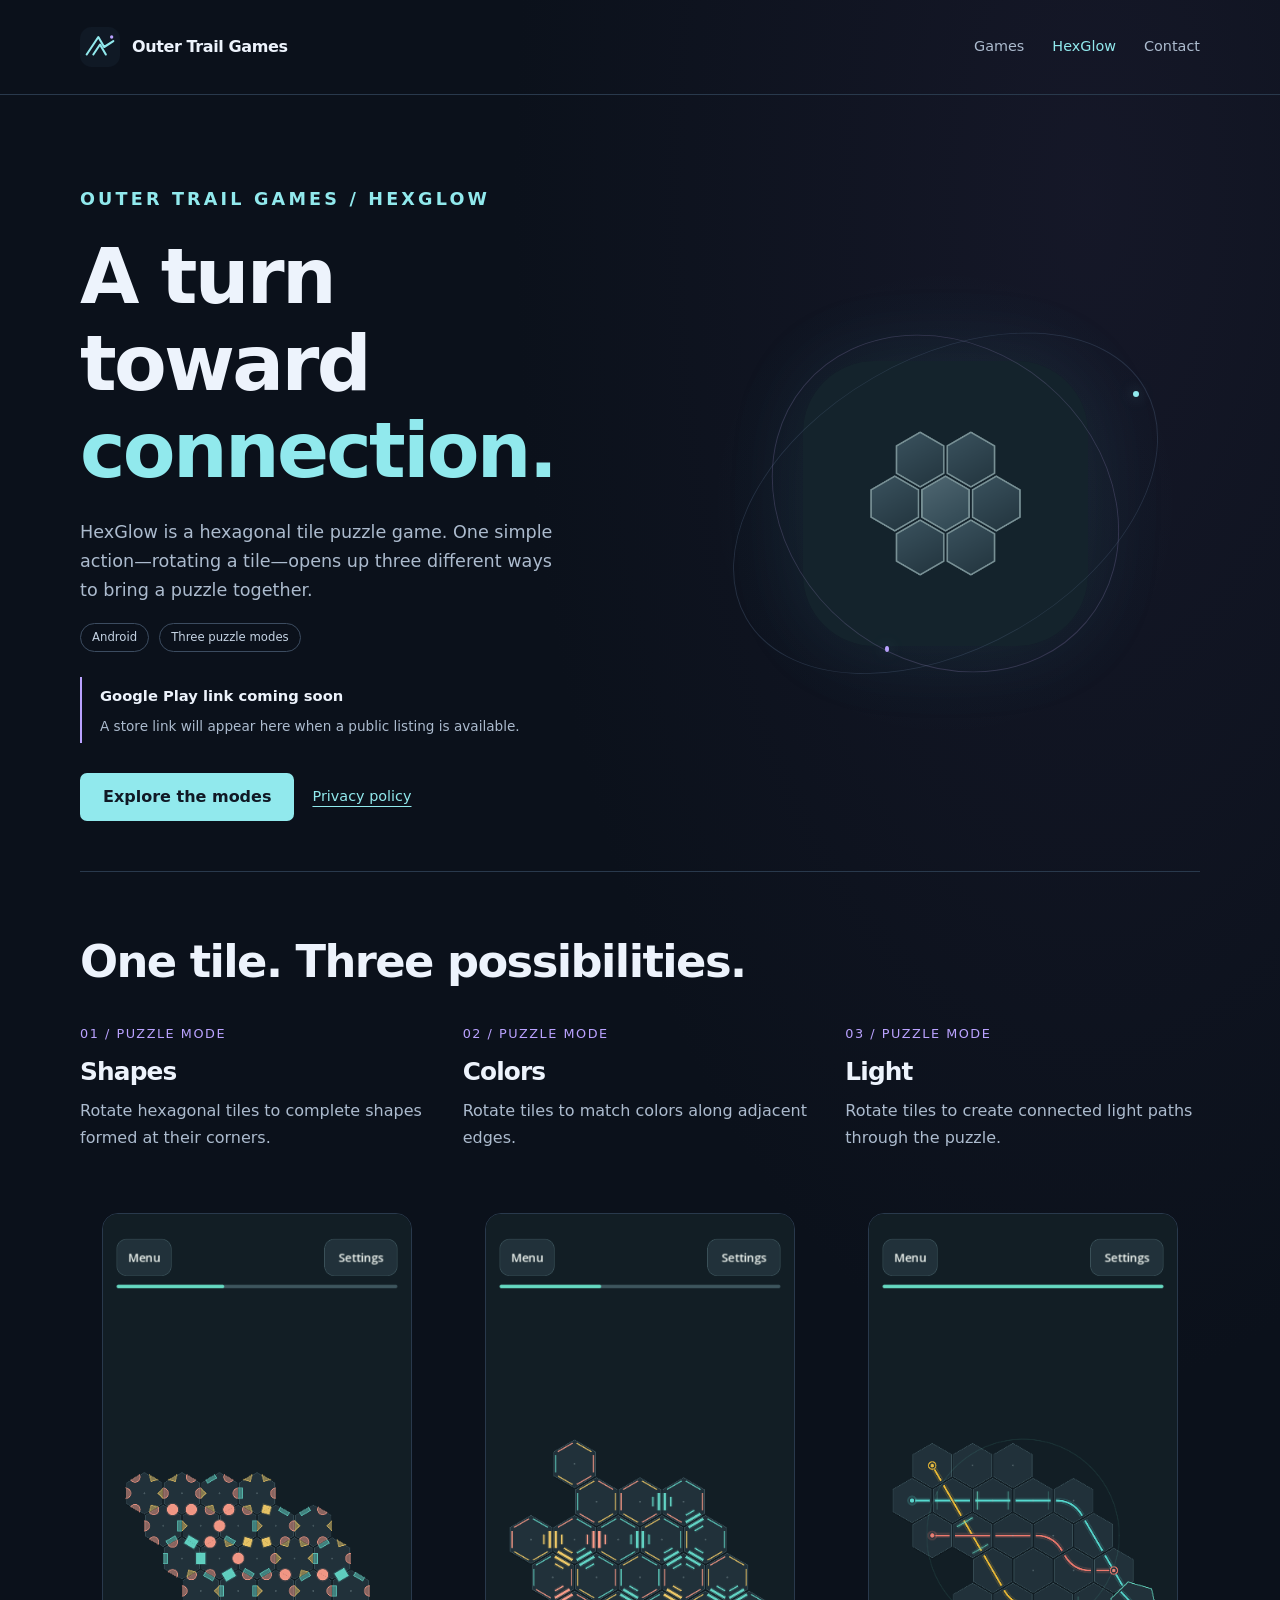
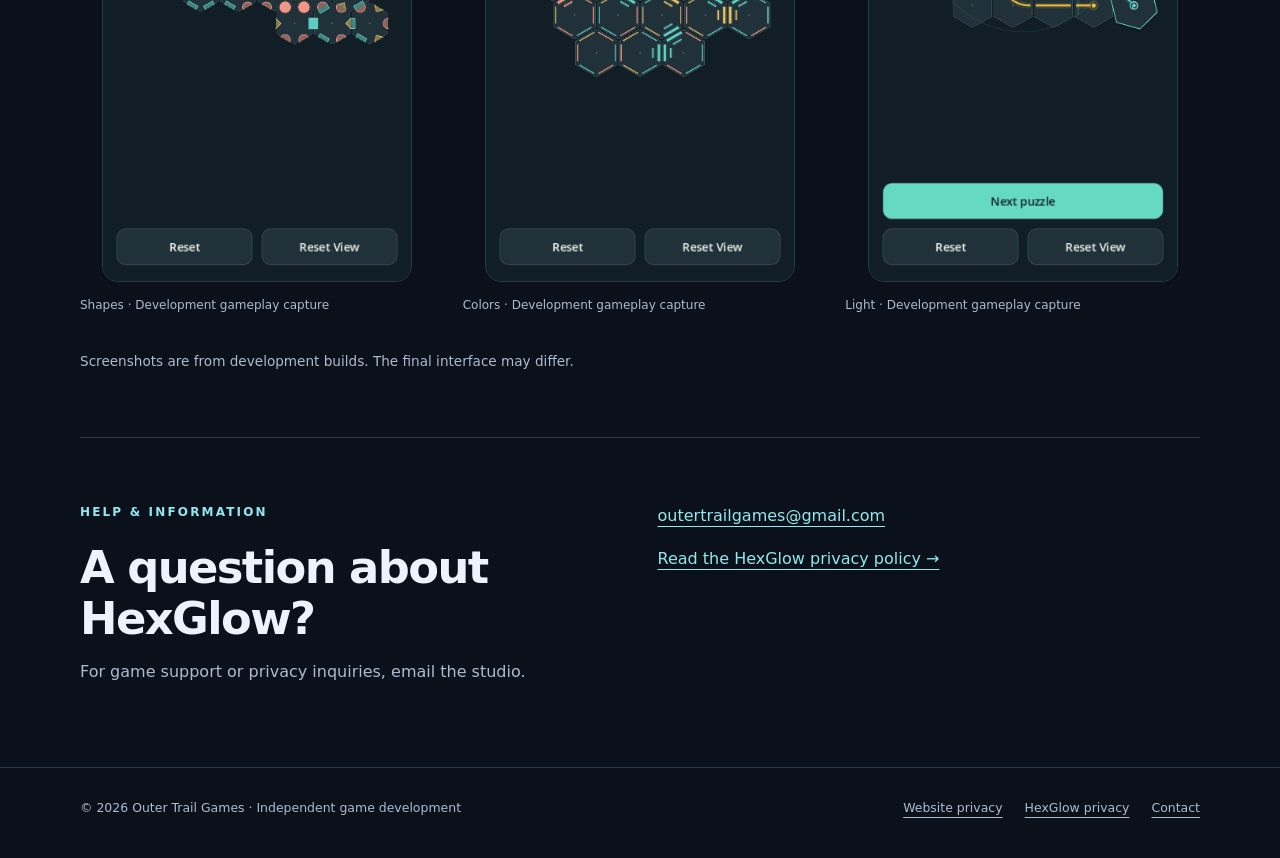
==== hexglow/index.html @ 58f0a723 "Initial upload for page setup" ====
<!doctype html>
<html lang="en">
<head>
<meta charset="utf-8">
<meta name="viewport" content="width=device-width, initial-scale=1">
<title>HexGlow — Outer Trail Games</title>
<meta name="description" content="Explore HexGlow: rotate hexagonal tiles to complete corner shapes, match edge colors, and connect light paths.">
<meta name="robots" content="index, follow">
<meta name="theme-color" content="#0b111b">
<link rel="canonical" href="https://outertrailgames.github.io/hexglow/">
<meta property="og:type" content="website">
<meta property="og:title" content="HexGlow — Outer Trail Games">
<meta property="og:description" content="Explore HexGlow: rotate hexagonal tiles to complete corner shapes, match edge colors, and connect light paths.">
<meta property="og:url" content="https://outertrailgames.github.io/hexglow/">
<meta property="og:site_name" content="Outer Trail Games">
<link rel="icon" href="/assets/mark.svg" type="image/svg+xml">
<link rel="stylesheet" href="/assets/style.css">
</head>
<body><a class="skip" href="#main">Skip to content</a>
<header class="site-header">
<div class="wrap header-inner"><a class="brand" href="/"><img src="/assets/mark.svg" alt="" width="40" height="40">Outer Trail Games</a>
<nav aria-label="Main navigation"><a href="/#games">Games</a><a href="/hexglow/" aria-current="page">HexGlow</a><a href="/#contact">Contact</a>
</nav>
</div>
</header>
<main id="main">
<div class="wrap">
<section class="hero game-hero">
<div>
<p class="eyebrow">Outer Trail Games / HexGlow</p>
<h1>A turn toward<br><span class="accent">connection.</span>
</h1>
<p>HexGlow is a hexagonal tile puzzle game. One simple action—rotating a tile—opens up three different ways to bring a puzzle together.</p>
<div class="tags"><span class="tag">Android</span><span class="tag">Three puzzle modes</span>
</div>
<div class="availability" id="availability"><strong>Google Play link coming soon</strong>
<p>A store link will appear here when a public listing is available.</p>
</div>
<div class="actions"><a href="#modes" class="button">Explore the modes</a><a class="quiet-link" href="/hexglow/privacy.html">Privacy policy</a>
</div>
</div>
<div class="orbit" aria-hidden="true"><img src="/assets/images/hexglow-icon.png" alt="" width="512" height="512"><span class="star"></span><span class="star two"></span>
</div>
</section>
<section id="modes" class="section">
<div class="section-heading">
<h2>One tile. Three possibilities.</h2>
</div>
<div class="modes">
<article class="mode">
<div><span class="mode-number">01 / PUZZLE MODE</span>
<h3>Shapes</h3>
<p>Rotate hexagonal tiles to complete shapes formed at their corners.</p>
</div>
<figure><img src="/assets/images/shapes.png" alt="Shape fragments meet at the corners of hexagonal tiles." width="390" height="844" loading="lazy">
<figcaption>Shapes · Development gameplay capture</figcaption>
</figure>
</article>
<article class="mode">
<div><span class="mode-number">02 / PUZZLE MODE</span>
<h3>Colors</h3>
<p>Rotate tiles to match colors along adjacent edges.</p>
</div>
<figure><img src="/assets/images/colors.png" alt="Colored lines on the adjacent edges of a hexagonal puzzle." width="390" height="844" loading="lazy">
<figcaption>Colors · Development gameplay capture</figcaption>
</figure>
</article>
<article class="mode">
<div><span class="mode-number">03 / PUZZLE MODE</span>
<h3>Light</h3>
<p>Rotate tiles to create connected light paths through the puzzle.</p>
</div>
<figure><img src="/assets/images/light.png" alt="Connected cyan, yellow, and coral light paths cross a hexagonal puzzle." width="390" height="844" loading="lazy">
<figcaption>Light · Development gameplay capture</figcaption>
</figure>
</article>
</div>
<p class="future">Screenshots are from development builds. The final interface may differ.</p>
</section>
<section class="section contact">
<div>
<p class="eyebrow">Help &amp; information</p>
<h2>A question about HexGlow?</h2>
<p>For game support or privacy inquiries, email the studio.</p>
</div>
<div>
<p><a href="mailto:outertrailgames@gmail.com">outertrailgames@gmail.com</a>
</p><a href="/hexglow/privacy.html">Read the HexGlow privacy policy &#8594;</a>
</div>
</section>
</div>
</main>
<footer>
<div class="wrap footer-inner"><span>&copy; 2026 Outer Trail Games · Independent game development</span>
<div class="footer-links"><a href="/privacy.html">Website privacy</a><a href="/hexglow/privacy.html">HexGlow privacy</a><a href="mailto:outertrailgames@gmail.com">Contact</a>
</div>
</div>
</footer>
</body>
</html>
---- assets/style.css ----
/* Shared, buildless styles. No remote fonts or assets. */
:root{color-scheme:dark;--bg:#0b111b;--panel:#121d2b;--ink:#edf3fc;--muted:#acbbce;--cyan:#91e9ed;--line:#29394c;--purple:#baa2ff}
*{box-sizing:border-box}
html{scroll-behavior:auto}
body{margin:0;background:radial-gradient(ellipse at 85% 8%,#24213b66,transparent 36rem),var(--bg);color:var(--ink);font-family:system-ui,-apple-system,BlinkMacSystemFont,"Segoe UI",sans-serif;line-height:1.65}
a{color:var(--cyan);text-underline-offset:5px}
a:hover{color:#fff}
a:focus-visible{outline:3px solid var(--purple);outline-offset:6px;border-radius:3px}
img{max-width:100%;height:auto;display:block}
h1,h2,h3,p{margin-top:0}
h1,h2,h3{line-height:1.13;letter-spacing:-.035em}
h1{font-size:clamp(2.8rem,6vw,5.6rem);font-weight:650;margin-bottom:1.5rem}
h2{font-size:clamp(1.9rem,3.5vw,3rem)}
h3{font-size:1.55rem}
p{color:var(--muted)}
.wrap{width:min(1120px,calc(100% - 48px));margin:auto}
.skip{position:absolute;left:20px;top:-100px;background:var(--ink);color:var(--bg);padding:12px;z-index:5}
.skip:focus{top:12px}
.site-header{border-bottom:1px solid var(--line)}
.header-inner{min-height:94px;display:flex;align-items:center;justify-content:space-between;gap:24px}
.brand{display:flex;align-items:center;gap:12px;text-decoration:none;color:var(--ink);font-weight:650;letter-spacing:-.025em}
.brand img{width:40px;height:40px}
nav{display:flex;gap:28px;flex-wrap:wrap}
nav a{color:var(--muted);font-size:.9rem;text-decoration:none;padding:10px 0}
nav a[aria-current=page]{color:var(--cyan)}
.eyebrow{font-size:.75rem;font-weight:650;letter-spacing:.18em;text-transform:uppercase;color:var(--cyan);margin-bottom:20px}
.hero{display:grid;grid-template-columns:1.1fr 1fr;align-items:center;gap:50px;padding:90px 0 72px}
.hero p{max-width:480px;font-size:1.1rem}
.accent{color:var(--cyan)}
.actions{display:flex;gap:18px;align-items:center;flex-wrap:wrap;margin-top:30px}
.button{display:inline-flex;align-items:center;justify-content:center;min-height:48px;padding:11px 23px;border-radius:7px;text-decoration:none;background:var(--cyan);color:#101925;font-weight:650}
.button:hover{background:#c1f9fa;color:#101925}
.quiet-link{font-size:.9rem}
.orbit{position:relative;aspect-ratio:1;display:grid;place-items:center;background:radial-gradient(circle,#54c9df12,transparent 65%)}
.orbit:before,.orbit:after{content:"";position:absolute;border:1px solid #52668355;border-radius:50%;width:90%;height:90%;transform:rotate(-30deg) scaleY(.63)}
.orbit:after{width:72%;height:72%;transform:rotate(40deg) scaleY(.85);border-color:#9283bb44}
.orbit img{width:56%;border-radius:25%;transform:rotate(-8deg);box-shadow:0 0 90px #57ccdc14}
.star{position:absolute;width:6px;height:6px;background:var(--cyan);border-radius:50%;box-shadow:0 0 15px #91e9ed66;top:28%;right:12%}
.star.two{top:78%;right:61%;width:4px;background:var(--purple)}
.section{padding:65px 0;border-top:1px solid var(--line)}
.section-heading{display:flex;align-items:baseline;justify-content:space-between;gap:20px;margin-bottom:32px}
.section-heading h2{margin:0}
.section-heading p{margin:0;font-size:.9rem}
.game-card{display:grid;grid-template-columns:1fr 1fr;border:1px solid var(--line);border-radius:18px;overflow:hidden;background:linear-gradient(130deg,#142331,#131b29)}
.game-art{min-height:330px;display:flex;justify-content:center;align-items:center;gap:16px;overflow:hidden;background:radial-gradient(ellipse,#37536544,transparent 70%);padding:35px}
.game-art img{width:35%;max-width:155px;border-radius:12px;border:1px solid #40545c;box-shadow:0 12px 28px #0004}
.game-art img:first-child{transform:rotate(-9deg) translateY(16px)}
.game-art img:last-child{transform:rotate(8deg) translateY(-12px)}
.game-info{padding:48px;align-self:center}
.game-info h3{font-size:2.8rem;margin-bottom:16px}
.tags{display:flex;gap:10px;flex-wrap:wrap;margin-bottom:20px}
.tag{border:1px solid #3c4c60;border-radius:100px;color:#c5d3e3;font-size:.73rem;padding:4px 11px}
.future{font-size:.85rem;margin:20px 0 0}
.contact{display:grid;grid-template-columns:1fr 1fr;gap:35px}
.contact h2{margin-bottom:15px}
.contact a{overflow-wrap:anywhere}
.contact-address{align-self:center;font-size:clamp(1rem,2.2vw,1.45rem)}
footer{border-top:1px solid var(--line);padding:30px 0 40px}
.footer-inner{display:flex;justify-content:space-between;gap:24px;flex-wrap:wrap;font-size:.78rem;color:var(--muted)}
.footer-links{display:flex;gap:22px;flex-wrap:wrap}
.footer-links a{color:var(--muted)}
.game-hero{padding-bottom:50px}
.game-hero .orbit img{transform:none}
.availability{border-left:2px solid var(--purple);padding:6px 0 6px 18px;margin-top:25px}
.availability strong{color:var(--ink);font-size:.92rem}
.availability p{font-size:.85rem;margin:5px 0 0}
.modes{display:grid;grid-template-columns:repeat(3,1fr);gap:28px}
.mode-number{color:var(--purple);font-size:.8rem;letter-spacing:.12em}
.mode h3{margin:12px 0}
.mode p{min-height:90px}
.mode figure{margin:25px 0 0}
.mode img{width:100%;max-width:310px;margin:auto;border:1px solid var(--line);border-radius:16px}
.mode figcaption{font-size:.75rem;color:var(--muted);margin:14px 0}
.document{max-width:780px;padding:65px 0 85px}
.document h1{font-size:clamp(2.4rem,5vw,3.8rem)}
.document h2{font-size:1.5rem;margin:38px 0 15px}
.document h3{font-size:1.1rem;margin-top:25px}
.document li{color:var(--muted);margin-bottom:9px}
.document p,.document li{overflow-wrap:anywhere}
.notice{border:1px solid #63547e;border-left:3px solid var(--purple);padding:20px 24px;border-radius:8px;background:#211e31;margin:28px 0}
.notice p:last-child{margin-bottom:0}
.policy-nav{display:flex;gap:10px 24px;flex-wrap:wrap;margin:28px 0;font-size:.88rem}
.not-found{min-height:62vh;padding:90px 0}
.not-found p{max-width:500px}
code{font-size:.9em;color:#d0dbe9}
@media(max-width:760px){.header-inner{padding:18px 0;gap:10px;flex-wrap:wrap;min-height:0}
nav{gap:22px}
.hero{grid-template-columns:1fr;gap:15px;padding:55px 0 45px}
.hero .orbit{max-width:350px;width:100%;margin:auto}
.hero h1{max-width:600px}
.section{padding:45px 0}
.section-heading{display:block}
.section-heading p{margin-top:12px}
.game-card{grid-template-columns:1fr}
.game-art{min-height:290px;max-height:340px}
.game-info{padding:30px}
.contact{grid-template-columns:1fr;gap:0}
.modes{grid-template-columns:1fr}
.mode{display:grid;grid-template-columns:1fr 1fr;gap:24px;align-items:center}
.mode p{min-height:0}
.mode figure{margin:0}
.mode img{max-width:230px}
.game-hero .orbit{max-width:240px}
.document{padding-top:45px}
}
@media(max-width:420px){.wrap{width:calc(100% - 32px)}
.brand{font-size:.95rem}
nav{gap:20px}
.mode{grid-template-columns:1fr}
.mode figure{margin:0 30px 20px}
.actions{gap:20px}
h1{font-size:2.8rem}
.hero .orbit{max-width:280px}
.footer-inner{gap:18px}
}
@media(prefers-reduced-motion:reduce){*{scroll-behavior:auto}
}
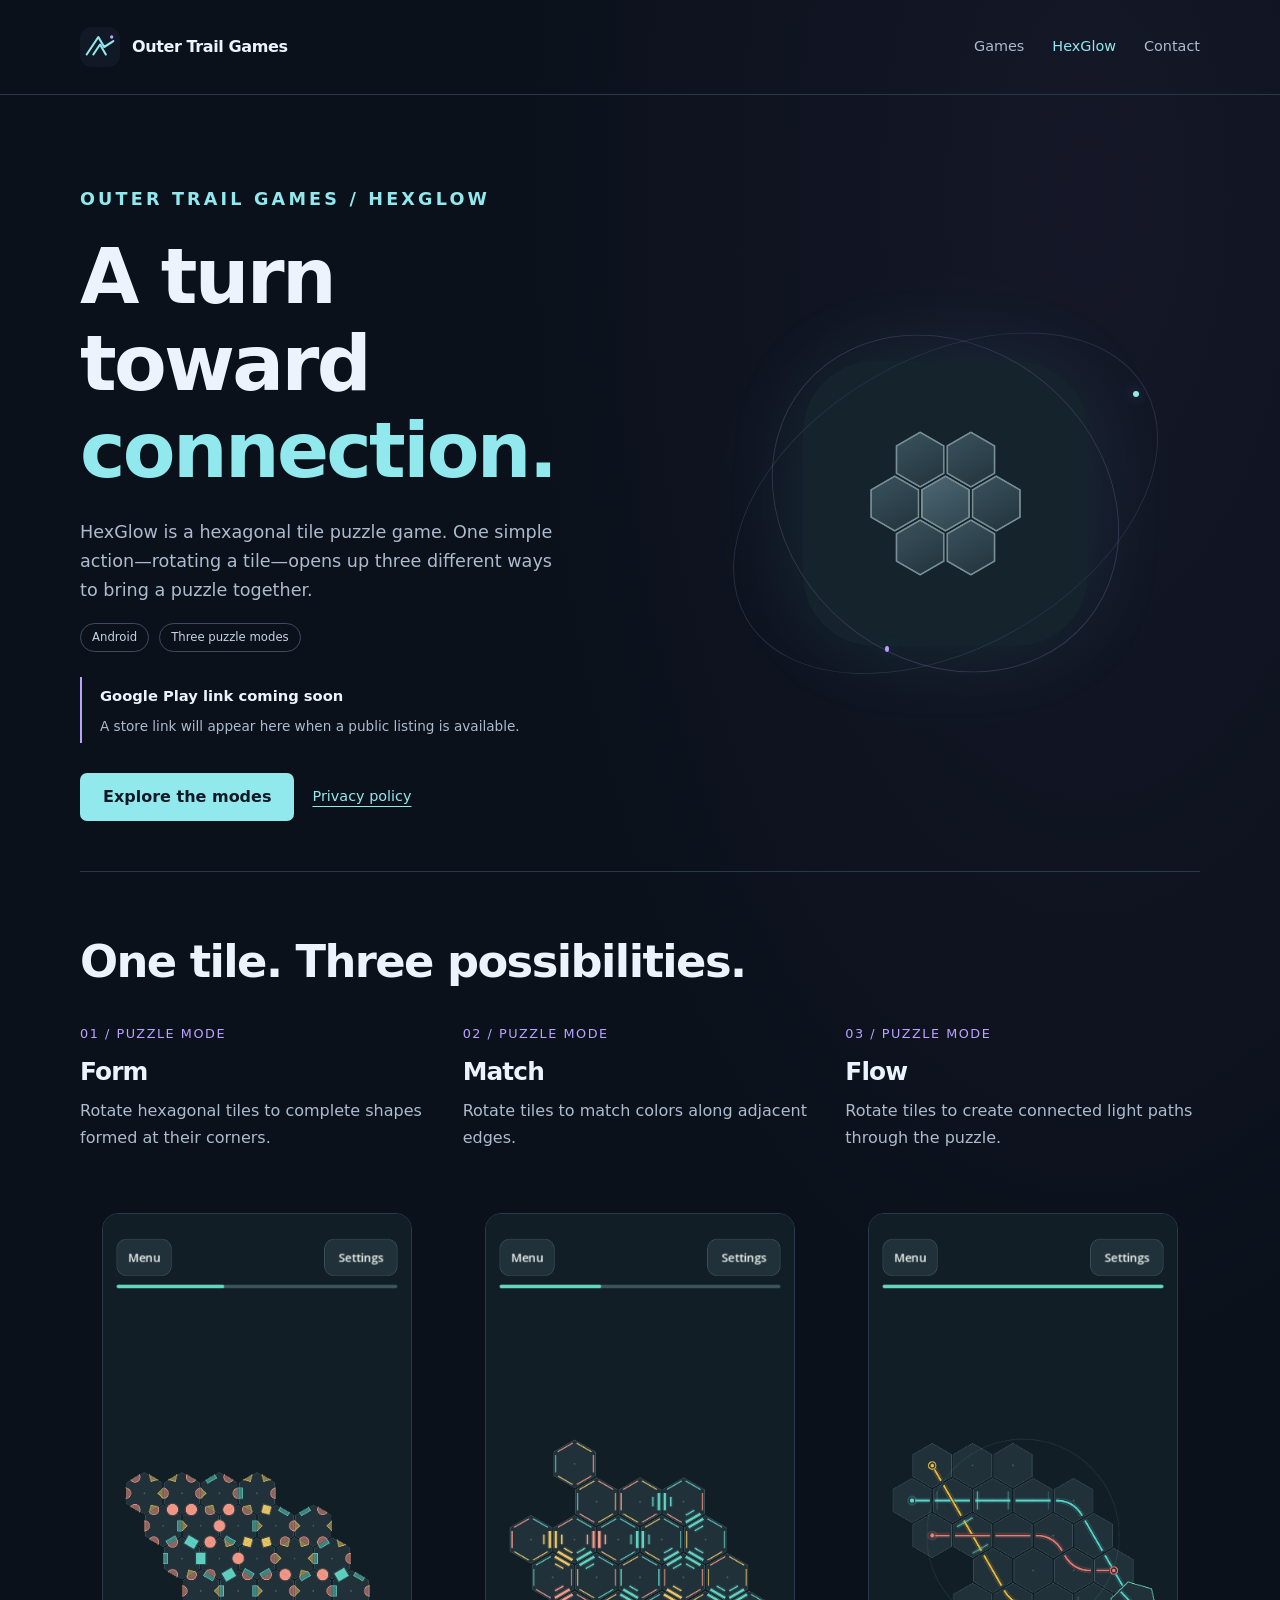
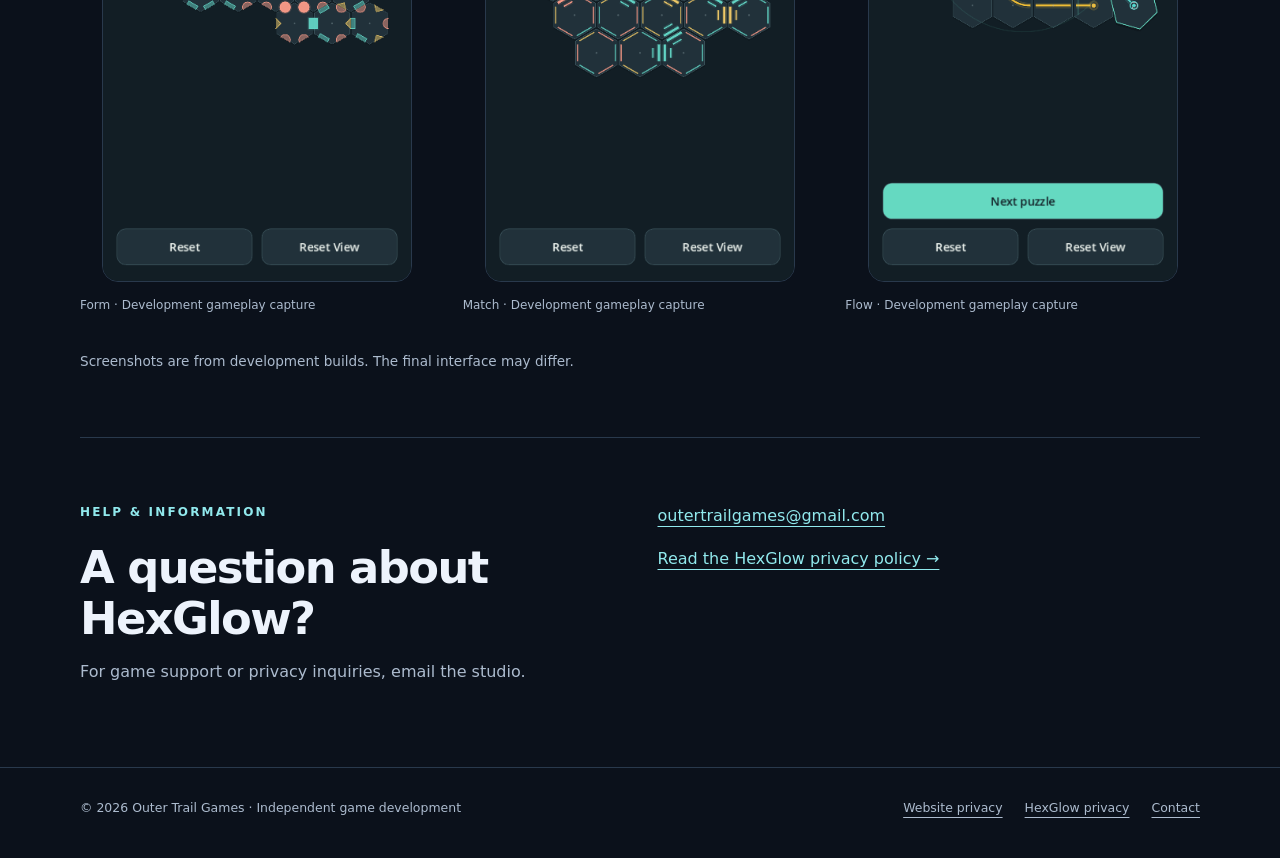
==== commit d6ce47bd: "Updated HexGlow game mode names" ====
--- a/hexglow/index.html
+++ b/hexglow/index.html
@@ -4,13 +4,13 @@
 <meta charset="utf-8">
 <meta name="viewport" content="width=device-width, initial-scale=1">
 <title>HexGlow — Outer Trail Games</title>
-<meta name="description" content="Explore HexGlow: rotate hexagonal tiles to complete corner shapes, match edge colors, and connect light paths.">
+<meta name="description" content="Explore HexGlow's Form, Match, and Flow modes: complete corner shapes, match edge colors, and connect light paths.">
 <meta name="robots" content="index, follow">
 <meta name="theme-color" content="#0b111b">
 <link rel="canonical" href="https://outertrailgames.github.io/hexglow/">
 <meta property="og:type" content="website">
 <meta property="og:title" content="HexGlow — Outer Trail Games">
-<meta property="og:description" content="Explore HexGlow: rotate hexagonal tiles to complete corner shapes, match edge colors, and connect light paths.">
+<meta property="og:description" content="Explore HexGlow's Form, Match, and Flow modes: complete corner shapes, match edge colors, and connect light paths.">
 <meta property="og:url" content="https://outertrailgames.github.io/hexglow/">
 <meta property="og:site_name" content="Outer Trail Games">
 <link rel="icon" href="/assets/mark.svg" type="image/svg+xml">
@@ -49,29 +49,29 @@
 <div class="modes">
 <article class="mode">
 <div><span class="mode-number">01 / PUZZLE MODE</span>
-<h3>Shapes</h3>
+<h3>Form</h3>
 <p>Rotate hexagonal tiles to complete shapes formed at their corners.</p>
 </div>
-<figure><img src="/assets/images/shapes.png" alt="Shape fragments meet at the corners of hexagonal tiles." width="390" height="844" loading="lazy">
-<figcaption>Shapes · Development gameplay capture</figcaption>
+<figure><img src="/assets/images/shapes.png" alt="Form mode: shape fragments meet at the corners of hexagonal tiles." width="390" height="844" loading="lazy">
+<figcaption>Form · Development gameplay capture</figcaption>
 </figure>
 </article>
 <article class="mode">
 <div><span class="mode-number">02 / PUZZLE MODE</span>
-<h3>Colors</h3>
+<h3>Match</h3>
 <p>Rotate tiles to match colors along adjacent edges.</p>
 </div>
-<figure><img src="/assets/images/colors.png" alt="Colored lines on the adjacent edges of a hexagonal puzzle." width="390" height="844" loading="lazy">
-<figcaption>Colors · Development gameplay capture</figcaption>
+<figure><img src="/assets/images/colors.png" alt="Match mode: colored lines on the adjacent edges of a hexagonal puzzle." width="390" height="844" loading="lazy">
+<figcaption>Match · Development gameplay capture</figcaption>
 </figure>
 </article>
 <article class="mode">
 <div><span class="mode-number">03 / PUZZLE MODE</span>
-<h3>Light</h3>
+<h3>Flow</h3>
 <p>Rotate tiles to create connected light paths through the puzzle.</p>
 </div>
-<figure><img src="/assets/images/light.png" alt="Connected cyan, yellow, and coral light paths cross a hexagonal puzzle." width="390" height="844" loading="lazy">
-<figcaption>Light · Development gameplay capture</figcaption>
+<figure><img src="/assets/images/light.png" alt="Flow mode: connected cyan, yellow, and coral light paths cross a hexagonal puzzle." width="390" height="844" loading="lazy">
+<figcaption>Flow · Development gameplay capture</figcaption>
 </figure>
 </article>
 </div>
